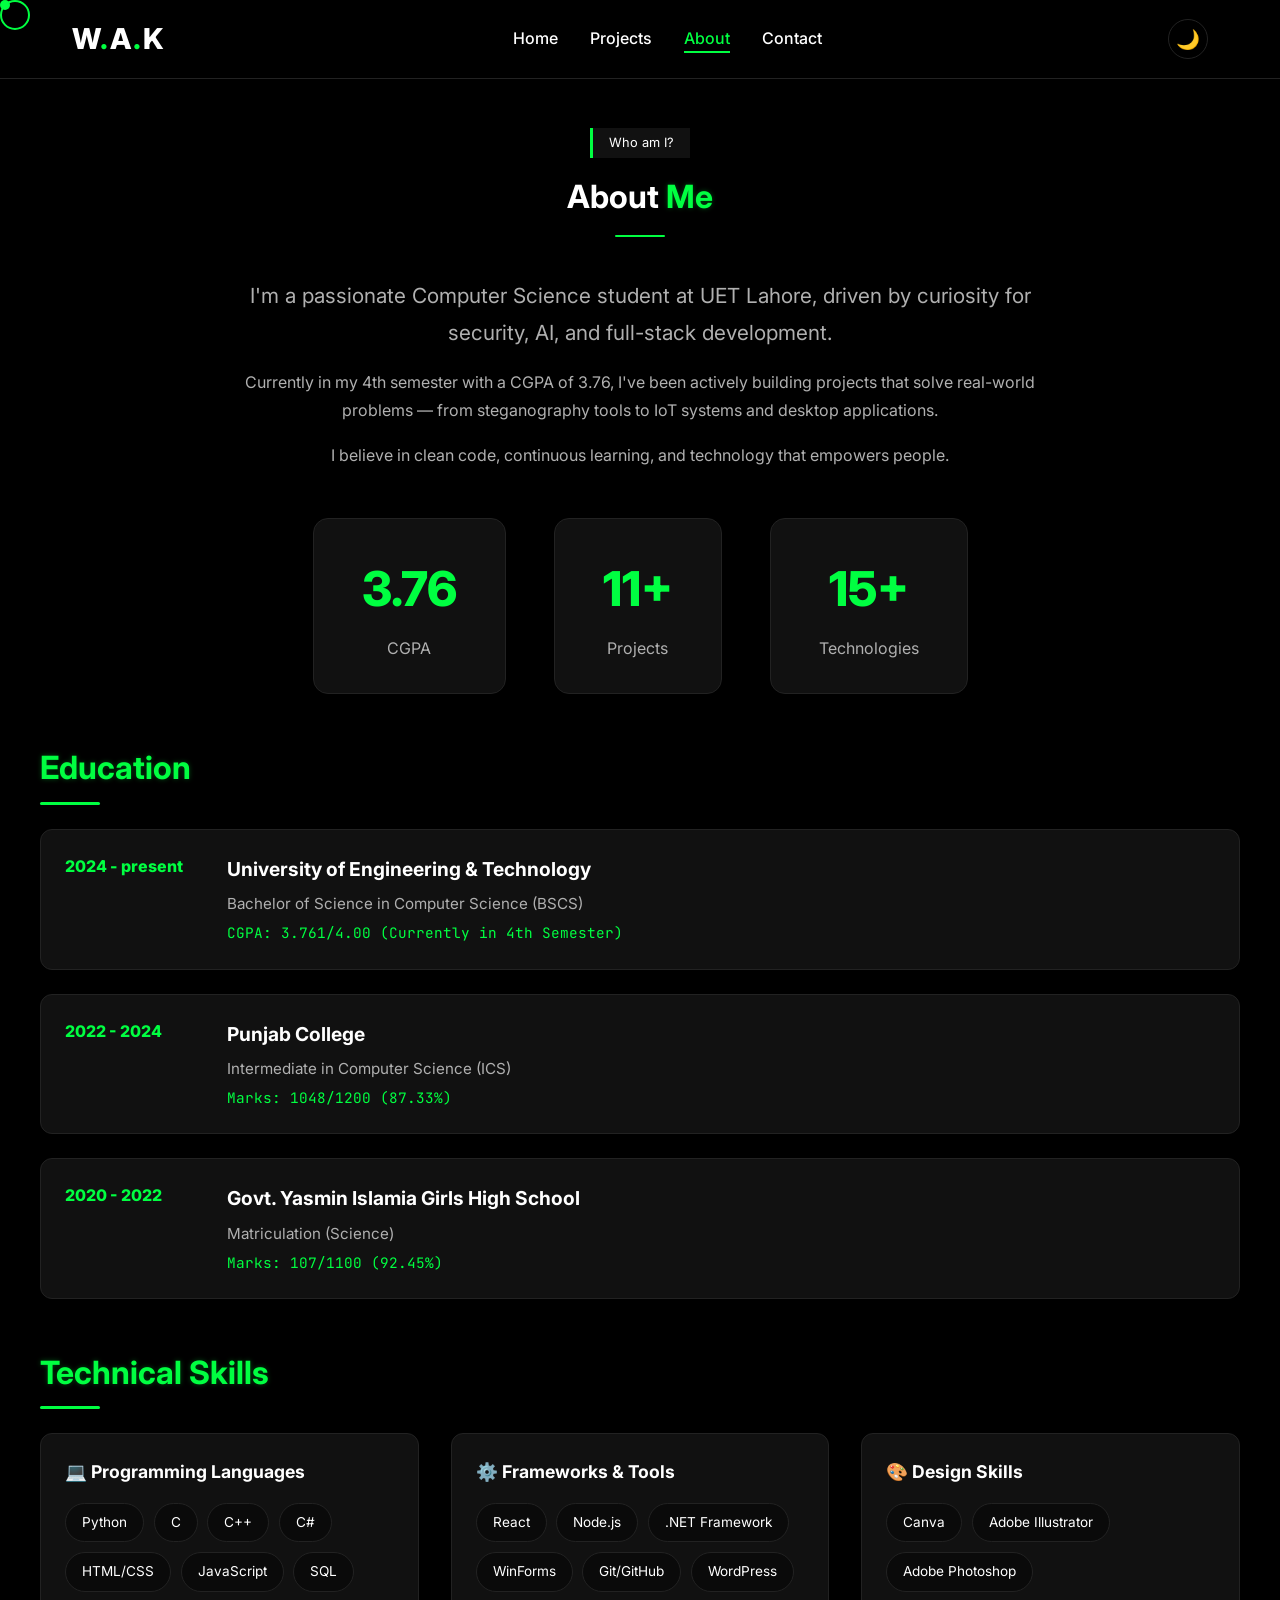
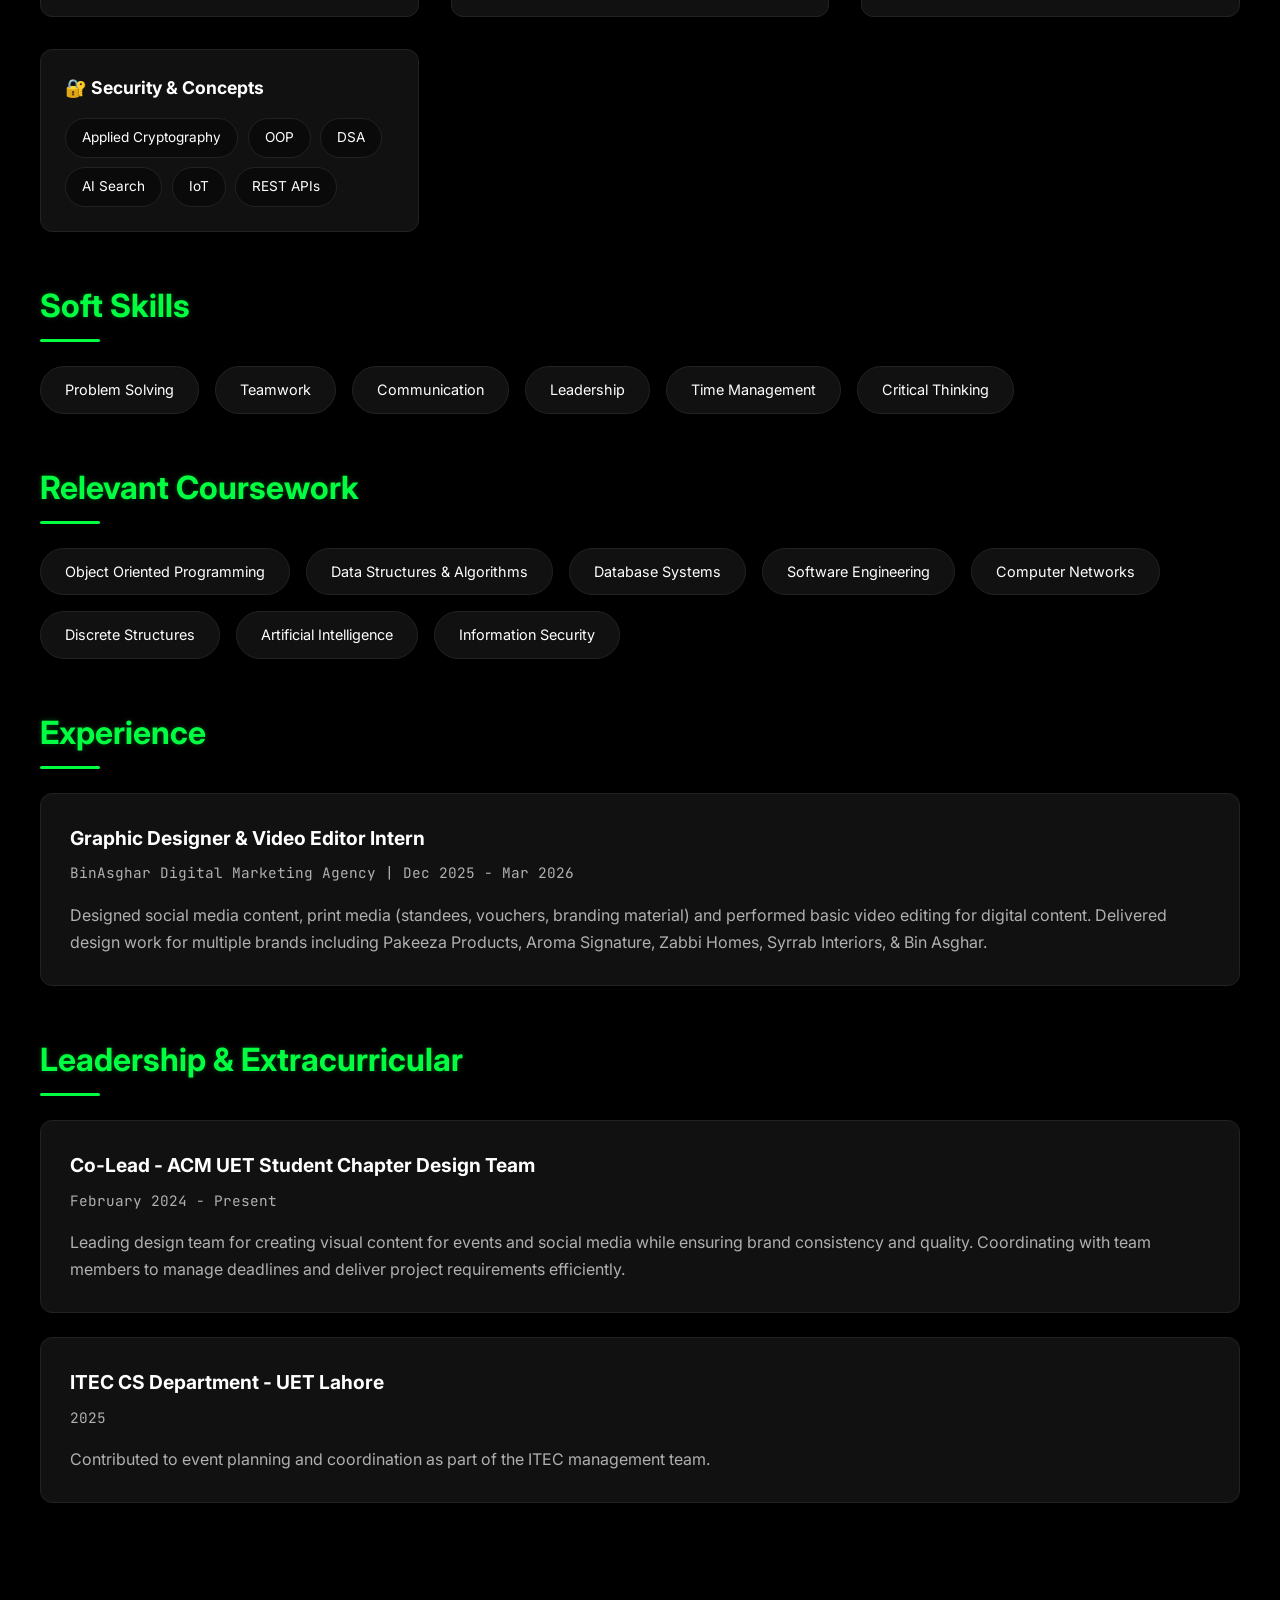
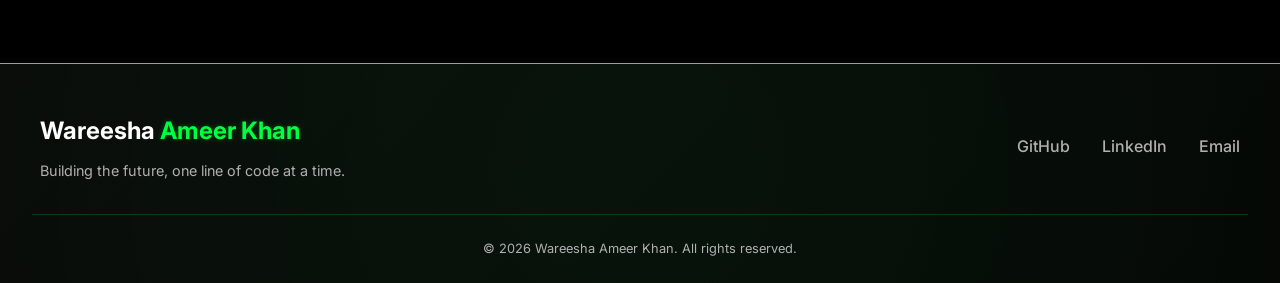
==== about.html @ f9ae8e68 "My Portfolio 2026" ====
<!DOCTYPE html>
<html lang="en">
<head>
    <meta charset="UTF-8">
    <meta name="viewport" content="width=device-width, initial-scale=1.0">
    <title>About | Wareesha Ameer Khan</title>
    <link rel="stylesheet" href="css/style.css">
    <link href="https://fonts.googleapis.com/css2?family=Inter:wght@300;400;500;600;700;800&family=JetBrains+Mono:wght@400;500&display=swap" rel="stylesheet">
</head>
<body>
    <div class="cursor"></div>
    <div class="cursor-follower"></div>
    <div class="loading-bar"></div>

    <nav class="navbar">
        <div class="nav-container">
            <div class="logo">
                <a href="index.html">W<span class="neon-dot">.</span>A<span class="neon-dot">.</span>K</a>
            </div>
            <ul class="nav-links">
                <li><a href="index.html">Home</a></li>
                <li><a href="projects.html">Projects</a></li>
                <li><a href="about.html" class="active">About</a></li>
                <li><a href="contact.html">Contact</a></li>
            </ul>
            <div class="nav-controls">
                <button class="theme-toggle" id="themeToggle">🌙</button>
                <div class="hamburger">
                    <span></span>
                    <span></span>
                    <span></span>
                </div>
            </div>
        </div>
    </nav>

    <main class="about-page">
        <div class="container">
            <div class="about-hero">
                <div class="section-header">
                    <span class="section-tag">Who am I?</span>
                    <h1>About <span class="neon-text">Me</span></h1>
                    <div class="underline"></div>
                </div>
                <div class="about-intro-box">
                    <p class="about-intro">I'm a passionate Computer Science student at UET Lahore, driven by curiosity for security, AI, and full-stack development.</p>
                    <p>Currently in my 4th semester with a CGPA of 3.76, I've been actively building projects that solve real-world problems — from steganography tools to IoT systems and desktop applications.</p>
                    <p>I believe in clean code, continuous learning, and technology that empowers people.</p>
                </div>
            </div>

            <div class="about-stats-grid">
                <div class="stat-card-large">
                    <div class="stat-number-large">3.76</div>
                    <div class="stat-label-large">CGPA</div>
                </div>
                <div class="stat-card-large">
                    <div class="stat-number-large">11+</div>
                    <div class="stat-label-large">Projects</div>
                </div>
                <div class="stat-card-large">
                    <div class="stat-number-large">15+</div>
                    <div class="stat-label-large">Technologies</div>
                </div>
            </div>

            <div class="education-section">
                <h2><span class="neon-text">Education</span></h2>
                <div class="underline left"></div>
                <div class="timeline">
                    <div class="timeline-item">
                        <div class="timeline-year">2024 - present</div>
                        <div class="timeline-content">
                            <h3>University of Engineering & Technology</h3>
                            <p class="timeline-detail">Bachelor of Science in Computer Science (BSCS)</p>
                            <p class="timeline-grade">CGPA: 3.761/4.00 (Currently in 4th Semester)</p>
                        </div>
                    </div>
                    <div class="timeline-item">
                        <div class="timeline-year">2022 - 2024</div>
                        <div class="timeline-content">
                            <h3>Punjab College</h3>
                            <p class="timeline-detail">Intermediate in Computer Science (ICS)</p>
                            <p class="timeline-grade">Marks: 1048/1200 (87.33%)</p>
                        </div>
                    </div>
                    <div class="timeline-item">
                        <div class="timeline-year">2020 - 2022</div>
                        <div class="timeline-content">
                            <h3>Govt. Yasmin Islamia Girls High School</h3>
                            <p class="timeline-detail">Matriculation (Science)</p>
                            <p class="timeline-grade">Marks: 107/1100 (92.45%)</p>
                        </div>
                    </div>
                </div>
            </div>

            <div class="skills-section">
                <h2><span class="neon-text">Technical Skills</span></h2>
                <div class="underline left"></div>
                <div class="skills-grid-about">
                    <div class="skill-category">
                        <h3>💻 Programming Languages</h3>
                        <div class="skill-tags">
                            <span>Python</span><span>C</span><span>C++</span><span>C#</span>
                            <span>HTML/CSS</span><span>JavaScript</span><span>SQL</span>
                        </div>
                    </div>
                    <div class="skill-category">
                        <h3>⚙️ Frameworks & Tools</h3>
                        <div class="skill-tags">
                            <span>React</span><span>Node.js</span><span>.NET Framework</span>
                            <span>WinForms</span><span>Git/GitHub</span><span>WordPress</span>
                        </div>
                    </div>
                    <div class="skill-category">
                        <h3>🎨 Design Skills</h3>
                        <div class="skill-tags">
                            <span>Canva</span><span>Adobe Illustrator</span><span>Adobe Photoshop</span>
                        </div>
                    </div>
                    <div class="skill-category">
                        <h3>🔐 Security & Concepts</h3>
                        <div class="skill-tags">
                            <span>Applied Cryptography</span><span>OOP</span><span>DSA</span>
                            <span>AI Search</span><span>IoT</span><span>REST APIs</span>
                        </div>
                    </div>
                </div>
            </div>

            <div class="soft-skills-section">
                <h2><span class="neon-text">Soft Skills</span></h2>
                <div class="underline left"></div>
                <div class="soft-skills-grid">
                    <span>Problem Solving</span><span>Teamwork</span><span>Communication</span>
                    <span>Leadership</span><span>Time Management</span><span>Critical Thinking</span>
                </div>
            </div>

            <div class="coursework-section">
                <h2><span class="neon-text">Relevant Coursework</span></h2>
                <div class="underline left"></div>
                <div class="coursework-grid">
                    <span>Object Oriented Programming</span><span>Data Structures & Algorithms</span>
                    <span>Database Systems</span><span>Software Engineering</span>
                    <span>Computer Networks</span><span>Discrete Structures</span>
                    <span>Artificial Intelligence</span><span>Information Security</span>
                </div>
            </div>

            <div class="experience-section">
                <h2><span class="neon-text">Experience</span></h2>
                <div class="underline left"></div>
                <div class="experience-card">
                    <h3>Graphic Designer & Video Editor Intern</h3>
                    <p class="exp-date">BinAsghar Digital Marketing Agency | Dec 2025 - Mar 2026</p>
                    <p>Designed social media content, print media (standees, vouchers, branding material) and performed basic video editing for digital content. Delivered design work for multiple brands including Pakeeza Products, Aroma Signature, Zabbi Homes, Syrrab Interiors, & Bin Asghar.</p>
                </div>
            </div>

            <div class="leadership-section">
                <h2><span class="neon-text">Leadership & Extracurricular</span></h2>
                <div class="underline left"></div>
                <div class="leadership-card">
                    <h3>Co-Lead - ACM UET Student Chapter Design Team</h3>
                    <p class="leadership-date">February 2024 - Present</p>
                    <p>Leading design team for creating visual content for events and social media while ensuring brand consistency and quality. Coordinating with team members to manage deadlines and deliver project requirements efficiently.</p>
                </div>
                <div class="leadership-card">
                    <h3>ITEC CS Department - UET Lahore</h3>
                    <p class="leadership-date">2025</p>
                    <p>Contributed to event planning and coordination as part of the ITEC management team.</p>
                </div>
            </div>
        </div>
    </main>

    <footer class="footer-neon">
        <div class="footer-neon-content">
            <div class="footer-brand">
                <h2>Wareesha <span class="neon-text">Ameer Khan</span></h2>
                <p>Building the future, one line of code at a time.</p>
            </div>
            <div class="footer-neon-links">
                <a href="https://github.com/WareeshaAmeerKhan" target="_blank" class="neon-link">GitHub</a>
                <a href="https://www.linkedin.com/in/wareeshaameerkhan/" class="neon-link">LinkedIn</a>
                <a href="mailto:wareeshaameerkhan@gmail.com" class="neon-link">Email</a>
            </div>
        </div>
        <div class="footer-neon-bottom">
            <p>© 2026 Wareesha Ameer Khan. All rights reserved.</p>
        </div>
        <div class="footer-glow"></div>
    </footer>

    <script src="js/main.js"></script>
</body>
</html>
---- css/style.css ----
:root {
    --bg-primary: #000000;
    --bg-surface: #0A0A0A;
    --bg-elevated: #111111;
    --text-primary: #FFFFFF;
    --text-secondary: #B0B0B0;
    --accent-primary: #00FF41;
    --accent-secondary: #008F1C;
    --border-color: #222222;
    --card-bg: #0A0A0A;
    --shadow: 0 10px 30px -15px rgba(0, 255, 65, 0.1);
}

.light-mode {
    --bg-primary: #F5F5F5;
    --bg-surface: #FFFFFF;
    --bg-elevated: #FAFAFA;
    --text-primary: #111111;
    --text-secondary: #555555;
    --accent-primary: #008F1C;
    --accent-secondary: #00FF41;
    --border-color: #DDDDDD;
    --card-bg: #FFFFFF;
    --shadow: 0 10px 30px -15px rgba(0, 0, 0, 0.1);
}

* {
    margin: 0;
    padding: 0;
    box-sizing: border-box;
}

html {
    scroll-behavior: smooth;
    scroll-padding-top: 80px;
}

body {
    font-family: 'Inter', sans-serif;
    background: var(--bg-primary);
    color: var(--text-primary);
    line-height: 1.6;
    transition: background 0.3s ease, color 0.3s ease;
    cursor: none;
    overflow-x: hidden;
}

/* Custom Cursor */
.cursor {
    width: 10px;
    height: 10px;
    background: var(--accent-primary);
    border-radius: 50%;
    position: fixed;
    pointer-events: none;
    z-index: 9999;
    transition: transform 0.1s ease;
}

.cursor-follower {
    width: 30px;
    height: 30px;
    border: 2px solid var(--accent-primary);
    border-radius: 50%;
    position: fixed;
    pointer-events: none;
    z-index: 9998;
    transition: 0.15s ease;
}

/* Loading Bar */
.loading-bar {
    position: fixed;
    top: 0;
    left: 0;
    width: 0%;
    height: 3px;
    background: var(--accent-primary);
    z-index: 10000;
    transition: width 0.3s ease;
}

/* Navbar */
.navbar {
    position: fixed;
    top: 0;
    width: 100%;
    background: rgba(0, 0, 0, 0.95);
    backdrop-filter: blur(10px);
    z-index: 1000;
    border-bottom: 1px solid var(--border-color);
    transition: all 0.3s ease;
}

.light-mode .navbar {
    background: rgba(245, 245, 245, 0.95);
}

.nav-container {
    max-width: 1200px;
    margin: 0 auto;
    padding: 1rem 2rem;
    display: flex;
    justify-content: space-between;
    align-items: center;
}

.logo a {
    font-size: 1.8rem;
    font-weight: 800;
    color: var(--text-primary);
    text-decoration: none;
    letter-spacing: 2px;
}

.neon-dot {
    color: var(--accent-primary);
}

.nav-links {
    display: flex;
    gap: 2rem;
    list-style: none;
}

.nav-links a {
    color: var(--text-primary);
    text-decoration: none;
    font-weight: 500;
    transition: color 0.3s ease;
    position: relative;
}

.nav-links a::after {
    content: '';
    position: absolute;
    bottom: -5px;
    left: 0;
    width: 0%;
    height: 2px;
    background: var(--accent-primary);
    transition: width 0.3s ease;
}

.nav-links a:hover::after,
.nav-links a.active::after {
    width: 100%;
}

.nav-links a:hover,
.nav-links a.active {
    color: var(--accent-primary);
}

.nav-controls {
    display: flex;
    gap: 1rem;
    align-items: center;
}

.theme-toggle {
    background: transparent;
    border: 1px solid var(--border-color);
    border-radius: 50%;
    width: 40px;
    height: 40px;
    cursor: pointer;
    font-size: 1.2rem;
    transition: all 0.3s ease;
    color: var(--text-primary);
}

.theme-toggle:hover {
    border-color: var(--accent-primary);
    transform: scale(1.1);
}

.hamburger {
    display: none;
    flex-direction: column;
    gap: 5px;
    cursor: pointer;
}

.hamburger span {
    width: 25px;
    height: 2px;
    background: var(--text-primary);
    transition: 0.3s ease;
}

/* Hero Section */
.hero {
    min-height: 100vh;
    display: flex;
    flex-direction: column;
    justify-content: center;
    align-items: center;
    padding: 6rem 2rem 4rem;
    position: relative;
    overflow: hidden;
}

.hero::before {
    content: '';
    position: absolute;
    top: 0;
    left: 0;
    right: 0;
    bottom: 0;
    background: radial-gradient(circle at 50% 50%, rgba(0, 255, 65, 0.05) 0%, transparent 70%);
    pointer-events: none;
}

.hero-content {
    text-align: center;
    max-width: 800px;
    z-index: 1;
}

.hero-badge {
    display: inline-block;
    padding: 0.5rem 1rem;
    background: var(--bg-elevated);
    border: 1px solid var(--accent-primary);
    border-radius: 50px;
    font-size: 0.9rem;
    margin-bottom: 2rem;
    color: var(--accent-primary);
}

.neon-name {
    font-size: 4rem;
    margin-bottom: 1rem;
    letter-spacing: -2px;
    color: var(--text-primary);
    text-shadow: 0 0 5px var(--accent-primary), 0 0 10px var(--accent-primary);
    animation: neonPulse 2s ease-in-out infinite;
}

@keyframes neonPulse {
    0%, 100% {
        text-shadow: 0 0 5px var(--accent-primary), 0 0 10px var(--accent-primary);
    }
    50% {
        text-shadow: 0 0 10px var(--accent-primary), 0 0 20px var(--accent-primary), 0 0 30px var(--accent-primary);
    }
}

.typed-wrapper {
    font-size: 1.5rem;
    margin-bottom: 1rem;
    font-family: 'JetBrains Mono', monospace;
}

.typed-text {
    color: var(--accent-primary);
}

.cursor-blink {
    animation: blink 1s infinite;
}

@keyframes blink {
    0%, 50% { opacity: 1; }
    51%, 100% { opacity: 0; }
}

.hero-desc {
    font-size: 1.2rem;
    color: var(--text-secondary);
    margin-bottom: 2rem;
}

.hero-buttons {
    display: flex;
    gap: 1rem;
    justify-content: center;
}

.btn {
    padding: 0.8rem 2rem;
    border-radius: 50px;
    text-decoration: none;
    font-weight: 600;
    transition: all 0.3s ease;
    display: inline-block;
    cursor: pointer;
    border: none;
    font-family: inherit;
}

.btn-primary {
    background: var(--accent-primary);
    color: #000000;
    border: 2px solid var(--accent-primary);
}

.btn-primary:hover {
    transform: translateY(-3px);
    box-shadow: 0 0 20px var(--accent-primary);
}

.btn-outline {
    border: 2px solid var(--accent-primary);
    color: var(--accent-primary);
    background: transparent;
}

.btn-outline:hover {
    background: var(--accent-primary);
    color: #000000;
    transform: translateY(-3px);
}

.hero-stats {
    display: flex;
    gap: 3rem;
    margin-top: 4rem;
    z-index: 1;
}

.stat {
    text-align: center;
}

.stat-number {
    font-size: 2.5rem;
    font-weight: 800;
    color: var(--accent-primary);
    display: block;
}

.stat-label {
    color: var(--text-secondary);
    font-size: 0.9rem;
}

/* Section Header */
.section-header {
    text-align: center;
    margin-bottom: 2.5rem;
}

.section-tag {
    display: inline-block;
    padding: 0.3rem 1rem;
    background: var(--bg-elevated);
    border-left: 3px solid var(--accent-primary);
    font-size: 0.8rem;
    margin-bottom: 0.8rem;
}

.section-header h1,
.section-header h2 {
    font-size: 2rem;
    margin-bottom: 0.3rem;
}

.underline {
    width: 50px;
    height: 2px;
    background: var(--accent-primary);
    margin: 0.8rem auto 0;
    border-radius: 3px;
}

.underline.left {
    margin: 0.5rem 0 1.5rem 0;
    width: 60px;
    height: 3px;
    background: var(--accent-primary);
    border-radius: 3px;
}

.neon-text {
    color: var(--accent-primary);
    text-shadow: 0 0 5px rgba(0, 255, 65, 0.3);
}

/* Section Separators */
.featured {
    padding: 4rem 2rem;
    min-height: auto;
    background: var(--bg-primary);
}

.about-preview {
    padding: 5rem 2rem;
    background: var(--bg-elevated);
    min-height: auto;
    border-top: 1px solid var(--border-color);
    border-bottom: 1px solid var(--border-color);
}

/* Skills Preview - 2x2 Grid Layout */
.skills-preview {
    padding: 5rem 2rem;
    background: var(--bg-primary);
    min-height: 550px;
    border-bottom: 1px solid var(--border-color);
}

.skills-showcase {
    display: grid;
    grid-template-columns: repeat(2, 1fr);
    gap: 2rem;
    max-width: 900px;
    margin: 0 auto;
}

.skill-group {
    background: var(--bg-elevated);
    padding: 1.5rem;
    border-radius: 12px;
    border: 1px solid var(--border-color);
    transition: all 0.3s ease;
    opacity: 0;
    transform: translateY(30px);
    transition: opacity 0.6s ease, transform 0.6s ease;
}

.skill-group.reveal-active {
    opacity: 1;
    transform: translateY(0);
}

.skill-group:hover {
    border-color: var(--accent-primary);
    transform: translateY(-5px);
}

.skill-group h3 {
    margin-bottom: 1rem;
    color: var(--accent-primary);
    font-size: 1.1rem;
    border-left: 3px solid var(--accent-primary);
    padding-left: 0.8rem;
}

.skill-pills {
    display: flex;
    flex-wrap: wrap;
    gap: 0.6rem;
}

.skill-pills span {
    background: var(--bg-surface);
    padding: 0.5rem 1rem;
    border-radius: 50px;
    font-size: 0.85rem;
    border: 1px solid var(--border-color);
    transition: all 0.3s ease;
}

.skill-pills span:hover {
    border-color: var(--accent-primary);
    transform: translateY(-2px);
}

/* Experience Preview */
.experience-preview {
    padding: 5rem 2rem;
    background: var(--bg-elevated);
    min-height: auto;
    margin-top: 0;
}

.exp-preview-grid {
    display: grid;
    grid-template-columns: repeat(auto-fit, minmax(280px, 1fr));
    gap: 1.5rem;
}

.exp-card {
    background: var(--bg-surface);
    padding: 1.2rem;
    border-radius: 10px;
    border: 1px solid var(--border-color);
    transition: all 0.3s ease;
    opacity: 0;
    transform: translateY(30px);
    transition: opacity 0.6s ease, transform 0.6s ease;
}

.exp-card.reveal-active {
    opacity: 1;
    transform: translateY(0);
}

.exp-card:hover {
    border-color: var(--accent-primary);
    transform: translateY(-5px);
}

.exp-card h3 {
    margin-bottom: 0.3rem;
    font-size: 1.1rem;
}

.exp-company {
    color: var(--accent-primary);
    font-size: 0.85rem;
    margin-bottom: 0.8rem;
}

.exp-card p {
    font-size: 0.9rem;
    color: var(--text-secondary);
}

/* Projects Grid */
.projects-grid {
    display: grid;
    grid-template-columns: repeat(auto-fit, minmax(300px, 1fr));
    gap: 1.5rem;
    margin-top: 2rem;
}

.project-card {
    perspective: 1000px;
    height: 300px;
}

.card-inner {
    position: relative;
    width: 100%;
    height: 100%;
    transition: transform 0.6s;
    transform-style: preserve-3d;
}

.project-card:hover .card-inner {
    transform: rotateY(8deg) rotateX(4deg);
}

.card-front {
    position: absolute;
    width: 100%;
    height: 100%;
    background: var(--card-bg);
    border: 1px solid var(--border-color);
    border-radius: 12px;
    padding: 1.2rem;
    display: flex;
    flex-direction: column;
    backface-visibility: hidden;
    transition: all 0.3s ease;
}

.project-card:hover .card-front {
    border-color: var(--accent-primary);
    box-shadow: 0 0 20px rgba(0, 255, 65, 0.2);
    transform: translateY(-5px);
}

.card-icon {
    font-size: 2rem;
    margin-bottom: 0.8rem;
}

.project-card h3 {
    font-size: 1.2rem;
    margin-bottom: 0.4rem;
}

.card-tech {
    font-family: 'JetBrains Mono', monospace;
    font-size: 0.65rem;
    color: var(--accent-primary);
    margin-bottom: 0.6rem;
}

.card-desc {
    color: var(--text-secondary);
    font-size: 0.85rem;
    margin-bottom: 0.8rem;
    flex-grow: 1;
    line-height: 1.4;
}

.btn-details {
    background: transparent;
    border: none;
    color: var(--accent-primary);
    font-weight: 600;
    cursor: pointer;
    transition: all 0.3s ease;
    text-align: left;
    font-size: 0.85rem;
    padding: 0.3rem 0;
    margin-top: auto;
}

.btn-details:hover {
    transform: translateX(5px);
}

.view-all {
    text-align: center;
    margin-top: 2rem;
}

/* About Preview Content */
.about-intro-preview {
    font-size: 1.1rem;
    color: var(--accent-primary);
    margin-bottom: 1rem;
    line-height: 1.6;
}

.about-preview-content p {
    margin-bottom: 0.8rem;
    color: var(--text-secondary);
    line-height: 1.6;
}

.about-preview-grid {
    display: grid;
    grid-template-columns: 1fr auto;
    gap: 2rem;
    align-items: center;
}

.about-preview-stats {
    display: flex;
    gap: 2rem;
}

.stat-circle {
    text-align: center;
    opacity: 0;
    transform: translateY(30px);
    transition: opacity 0.6s ease, transform 0.6s ease;
}

.stat-circle.reveal-active {
    opacity: 1;
    transform: translateY(0);
}

.circle-value {
    font-size: 2rem;
    font-weight: 800;
    color: var(--accent-primary);
}

.circle-label {
    color: var(--text-secondary);
    font-size: 0.85rem;
}

/* Skills Marquee - Inside Experience Section */
.experience-preview .skills-marquee {
    overflow: hidden;
    padding: 1.5rem 0;
    background: rgba(0, 255, 65, 0.05);
    white-space: nowrap;
    position: relative;
    margin-top: 2rem;
    border-radius: 10px;
    border: 1px solid rgba(0, 255, 65, 0.1);
}

.marquee-content {
    display: inline-block;
    animation: marquee 20s linear infinite;
    font-family: 'JetBrains Mono', monospace;
    color: var(--accent-primary);
    font-size: 0.9rem;
}

.marquee-content span {
    margin: 0 1rem;
}

@keyframes marquee {
    0% { transform: translateX(0); }
    100% { transform: translateX(-100%); }
}

/* Neon Footer */
.footer-neon {
    position: relative;
    background: linear-gradient(135deg, #0a0a0a 0%, #050505 100%);
    padding: 3rem 2rem 1.5rem;
    margin-top: 3rem;
    border-top: 1px solid var(--accent-primary);
    overflow: hidden;
}

.footer-glow {
    position: absolute;
    top: -50%;
    left: -50%;
    width: 200%;
    height: 200%;
    background: radial-gradient(circle, rgba(0, 255, 65, 0.05) 0%, transparent 70%);
    animation: footerPulse 4s ease-in-out infinite;
}

@keyframes footerPulse {
    0%, 100% { opacity: 0.3; }
    50% { opacity: 0.6; }
}

.footer-neon-content {
    position: relative;
    z-index: 1;
    max-width: 1200px;
    margin: 0 auto;
    display: flex;
    justify-content: space-between;
    align-items: center;
    flex-wrap: wrap;
    gap: 2rem;
    margin-bottom: 2rem;
}

.footer-brand h2 {
    font-size: 1.5rem;
    margin-bottom: 0.5rem;
}

.footer-brand p {
    color: var(--text-secondary);
    font-size: 0.9rem;
}

.footer-neon-links {
    display: flex;
    gap: 2rem;
}

.neon-link {
    color: var(--text-secondary);
    text-decoration: none;
    font-weight: 500;
    transition: all 0.3s ease;
    position: relative;
}

.neon-link::before {
    content: '';
    position: absolute;
    bottom: -5px;
    left: 0;
    width: 0%;
    height: 2px;
    background: var(--accent-primary);
    transition: width 0.3s ease;
    box-shadow: 0 0 5px var(--accent-primary);
}

.neon-link:hover {
    color: var(--accent-primary);
}

.neon-link:hover::before {
    width: 100%;
}

.footer-neon-bottom {
    position: relative;
    z-index: 1;
    text-align: center;
    padding-top: 1.5rem;
    border-top: 1px solid rgba(0, 255, 65, 0.2);
    color: var(--text-secondary);
    font-size: 0.8rem;
}

/* Hide footer links on contact page */
body.contact-page-body .footer-neon-links {
    display: none;
}

body.contact-page-body .footer-brand {
    text-align: center;
    width: 100%;
}

/* Modal */
.modal {
    display: none;
    position: fixed;
    top: 0;
    left: 0;
    width: 100%;
    height: 100%;
    background: rgba(0, 0, 0, 0.95);
    z-index: 2000;
    justify-content: center;
    align-items: center;
    backdrop-filter: blur(5px);
}

.modal-content {
    background: var(--bg-surface);
    border: 1px solid var(--accent-primary);
    border-radius: 15px;
    max-width: 500px;
    width: 90%;
    position: relative;
    animation: modalSlideIn 0.3s ease;
}

@keyframes modalSlideIn {
    from {
        transform: translateY(-50px);
        opacity: 0;
    }
    to {
        transform: translateY(0);
        opacity: 1;
    }
}

.modal-close {
    position: absolute;
    top: 1rem;
    right: 1.5rem;
    font-size: 2rem;
    cursor: pointer;
    color: var(--text-secondary);
    transition: color 0.3s ease;
}

.modal-close:hover {
    color: var(--accent-primary);
}

.modal-body {
    padding: 2rem;
}

.modal-body h2 {
    margin-bottom: 1rem;
}

.modal-tech {
    display: flex;
    flex-wrap: wrap;
    gap: 0.5rem;
    margin-bottom: 1rem;
}

.modal-tech span {
    background: var(--bg-elevated);
    padding: 0.3rem 0.8rem;
    border-radius: 50px;
    font-size: 0.8rem;
    font-family: 'JetBrains Mono', monospace;
    border: 1px solid var(--accent-primary);
}

.modal-role {
    margin: 1rem 0;
    padding: 1rem;
    background: var(--bg-elevated);
    border-left: 3px solid var(--accent-primary);
}

/* Projects Page */
.projects-page {
    padding: 8rem 2rem 4rem;
    min-height: 70vh;
}

/* Contact Page */
.contact-page {
    padding: 8rem 2rem 4rem;
    min-height: 70vh;
}

.contact-wrapper {
    max-width: 600px;
    margin: 0 auto;
}

.contact-header {
    text-align: center;
    margin-bottom: 3rem;
}

.linktree {
    display: flex;
    flex-direction: column;
    gap: 1rem;
}

.linktree-item {
    display: flex;
    align-items: center;
    gap: 1rem;
    padding: 1.5rem;
    background: var(--bg-elevated);
    border: 1px solid var(--border-color);
    border-radius: 10px;
    text-decoration: none;
    color: var(--text-primary);
    transition: all 0.3s ease;
}

.linktree-item:hover {
    border-color: var(--accent-primary);
    transform: translateX(10px);
    box-shadow: 0 5px 20px rgba(0, 255, 65, 0.1);
}

.linktree-icon {
    font-size: 2rem;
}

.linktree-info {
    flex: 1;
}

.linktree-info h3 {
    margin-bottom: 0.2rem;
}

.linktree-info p {
    color: var(--text-secondary);
    font-size: 0.85rem;
}

.linktree-arrow {
    font-size: 1.5rem;
    color: var(--accent-primary);
}

/* About Page Styles */
.about-page {
    padding: 8rem 2rem 4rem;
}

.about-hero {
    margin-bottom: 3rem;
}

.about-intro-box {
    max-width: 800px;
    margin: 2rem auto 0;
    text-align: center;
}

.about-intro {
    font-size: 1.3rem;
    color: var(--accent-primary);
    margin-bottom: 1.5rem;
    line-height: 1.8;
}

.about-intro-box p {
    margin-bottom: 1rem;
    color: var(--text-secondary);
    line-height: 1.8;
}

.about-stats-grid {
    display: flex;
    justify-content: center;
    gap: 3rem;
    margin: 3rem 0;
    flex-wrap: wrap;
}

.stat-card-large {
    background: var(--bg-elevated);
    border: 1px solid var(--border-color);
    border-radius: 15px;
    padding: 2rem 3rem;
    text-align: center;
    transition: all 0.3s ease;
    min-width: 150px;
    opacity: 0;
    transform: translateY(30px);
    transition: opacity 0.6s ease, transform 0.6s ease;
}

.stat-card-large.reveal-active {
    opacity: 1;
    transform: translateY(0);
}

.stat-card-large:hover {
    border-color: var(--accent-primary);
    transform: translateY(-5px);
}

.stat-number-large {
    font-size: 3rem;
    font-weight: 800;
    color: var(--accent-primary);
}

.stat-label-large {
    color: var(--text-secondary);
    margin-top: 0.5rem;
    font-size: 1rem;
}

.education-section,
.skills-section,
.soft-skills-section,
.coursework-section,
.experience-section,
.leadership-section {
    margin: 3rem 0;
}

.education-section h2,
.skills-section h2,
.soft-skills-section h2,
.coursework-section h2,
.experience-section h2,
.leadership-section h2 {
    font-size: 2rem;
    margin-bottom: 0.5rem;
}

.timeline {
    margin: 1rem 0;
}

.timeline-item {
    display: flex;
    gap: 2rem;
    margin-bottom: 1.5rem;
    padding: 1.5rem;
    background: var(--bg-elevated);
    border-radius: 12px;
    border: 1px solid var(--border-color);
    transition: all 0.3s ease;
    opacity: 0;
    transform: translateY(30px);
    transition: opacity 0.6s ease, transform 0.6s ease;
}

.timeline-item.reveal-active {
    opacity: 1;
    transform: translateY(0);
}

.timeline-item:hover {
    border-color: var(--accent-primary);
    transform: translateX(10px);
}

.timeline-year {
    font-weight: 800;
    color: var(--accent-primary);
    min-width: 130px;
    font-size: 1rem;
}

.timeline-content h3 {
    margin-bottom: 0.5rem;
    font-size: 1.2rem;
}

.timeline-detail {
    color: var(--text-secondary);
    font-size: 0.95rem;
    margin-bottom: 0.3rem;
}

.timeline-grade {
    color: var(--accent-primary);
    font-size: 0.9rem;
    font-family: 'JetBrains Mono', monospace;
}

.skills-grid-about {
    display: grid;
    grid-template-columns: repeat(auto-fit, minmax(280px, 1fr));
    gap: 2rem;
    margin: 1rem 0;
}

.skill-category {
    background: var(--bg-elevated);
    padding: 1.5rem;
    border-radius: 12px;
    border: 1px solid var(--border-color);
    transition: all 0.3s ease;
    opacity: 0;
    transform: translateY(30px);
    transition: opacity 0.6s ease, transform 0.6s ease;
}

.skill-category.reveal-active {
    opacity: 1;
    transform: translateY(0);
}

.skill-category:hover {
    border-color: var(--accent-primary);
    transform: translateY(-5px);
}

.skill-category h3 {
    margin-bottom: 1rem;
    font-size: 1.1rem;
}

.skill-tags {
    display: flex;
    flex-wrap: wrap;
    gap: 0.6rem;
}

.skill-tags span {
    background: var(--bg-surface);
    padding: 0.5rem 1rem;
    border-radius: 50px;
    font-size: 0.85rem;
    border: 1px solid var(--border-color);
    transition: all 0.3s ease;
}

.skill-tags span:hover {
    border-color: var(--accent-primary);
    transform: translateY(-2px);
}

.soft-skills-grid,
.coursework-grid {
    display: flex;
    flex-wrap: wrap;
    gap: 1rem;
    margin: 1rem 0;
}

.soft-skills-grid span,
.coursework-grid span {
    background: var(--bg-elevated);
    padding: 0.7rem 1.5rem;
    border-radius: 50px;
    font-size: 0.9rem;
    border: 1px solid var(--border-color);
    transition: all 0.3s ease;
    opacity: 0;
    transform: translateY(30px);
    transition: opacity 0.6s ease, transform 0.6s ease;
}

.soft-skills-grid span.reveal-active,
.coursework-grid span.reveal-active {
    opacity: 1;
    transform: translateY(0);
}

.soft-skills-grid span:hover,
.coursework-grid span:hover {
    border-color: var(--accent-primary);
    transform: translateY(-3px);
}

.experience-card,
.leadership-card {
    background: var(--bg-elevated);
    padding: 1.8rem;
    border-radius: 12px;
    margin-bottom: 1.5rem;
    border: 1px solid var(--border-color);
    transition: all 0.3s ease;
    opacity: 0;
    transform: translateY(30px);
    transition: opacity 0.6s ease, transform 0.6s ease;
}

.experience-card.reveal-active,
.leadership-card.reveal-active {
    opacity: 1;
    transform: translateY(0);
}

.experience-card:hover,
.leadership-card:hover {
    border-color: var(--accent-primary);
    transform: translateX(10px);
}

.experience-card h3,
.leadership-card h3 {
    margin-bottom: 0.5rem;
    font-size: 1.2rem;
}

.exp-date,
.leadership-date {
    color: var(--accent-primary);
    font-size: 0.9rem;
    margin-bottom: 1rem;
    font-family: 'JetBrains Mono', monospace;
}

.experience-card p,
.leadership-card p {
    color: var(--text-secondary);
    line-height: 1.7;
}

/* Staggered delays for about page */
.timeline-item:nth-child(1) { transition-delay: 0.1s; }
.timeline-item:nth-child(2) { transition-delay: 0.2s; }
.timeline-item:nth-child(3) { transition-delay: 0.3s; }
.skill-category:nth-child(1) { transition-delay: 0.1s; }
.skill-category:nth-child(2) { transition-delay: 0.2s; }
.skill-category:nth-child(3) { transition-delay: 0.3s; }
.skill-category:nth-child(4) { transition-delay: 0.4s; }
.stat-card-large:nth-child(1) { transition-delay: 0.1s; }
.stat-card-large:nth-child(2) { transition-delay: 0.2s; }
.stat-card-large:nth-child(3) { transition-delay: 0.3s; }
.experience-card:nth-child(1) { transition-delay: 0.1s; }
.leadership-card:nth-child(1) { transition-delay: 0.1s; }
.leadership-card:nth-child(2) { transition-delay: 0.2s; }

/* Page Transitions */
body {
    animation: pageFadeIn 0.5s ease;
}

.page-transition-out {
    animation: pageFadeOut 0.3s ease forwards;
}

@keyframes pageFadeIn {
    from {
        opacity: 0;
        transform: translateY(20px);
    }
    to {
        opacity: 1;
        transform: translateY(0);
    }
}

@keyframes pageFadeOut {
    from {
        opacity: 1;
        transform: translateY(0);
    }
    to {
        opacity: 0;
        transform: translateY(-20px);
    }
}

/* Container */
.container {
    max-width: 1200px;
    margin: 0 auto;
}

/* Responsive */
@media (max-width: 768px) {
    .hamburger {
        display: flex;
    }
    
    .nav-links {
        position: fixed;
        top: 70px;
        left: -100%;
        width: 100%;
        height: calc(100vh - 70px);
        background: var(--bg-primary);
        flex-direction: column;
        align-items: center;
        justify-content: center;
        transition: left 0.3s ease;
        gap: 2rem;
    }
    
    .nav-links.active {
        left: 0;
    }
    
    .neon-name {
        font-size: 2rem;
    }
    
    .hero h1 {
        font-size: 2.5rem;
    }
    
    .projects-grid {
        grid-template-columns: 1fr;
    }
    
    .about-preview-grid {
        grid-template-columns: 1fr;
        text-align: center;
    }
    
    .about-preview-stats {
        justify-content: center;
    }
    
    .footer-neon-content {
        flex-direction: column;
        text-align: center;
    }
    
    .hero-stats {
        flex-direction: column;
        gap: 1rem;
    }
    
    .timeline-item {
        flex-direction: column;
        gap: 0.5rem;
    }
    
    .timeline-year {
        min-width: auto;
    }
    
    .about-stats-grid {
        gap: 1rem;
    }
    
    .stat-card-large {
        padding: 1rem 1.5rem;
        min-width: 100px;
    }
    
    .stat-number-large {
        font-size: 2rem;
    }
    
    .skills-showcase {
        grid-template-columns: 1fr;
        gap: 1.5rem;
    }
    
    .skills-preview {
        padding: 3rem 1.5rem;
        min-height: auto;
    }
    
    .exp-preview-grid {
        grid-template-columns: 1fr;
    }
    
    .featured,
    .about-preview,
    .skills-preview,
    .experience-preview {
        padding: 3rem 1.5rem;
    }
    
    .project-card {
        height: 280px;
    }
}
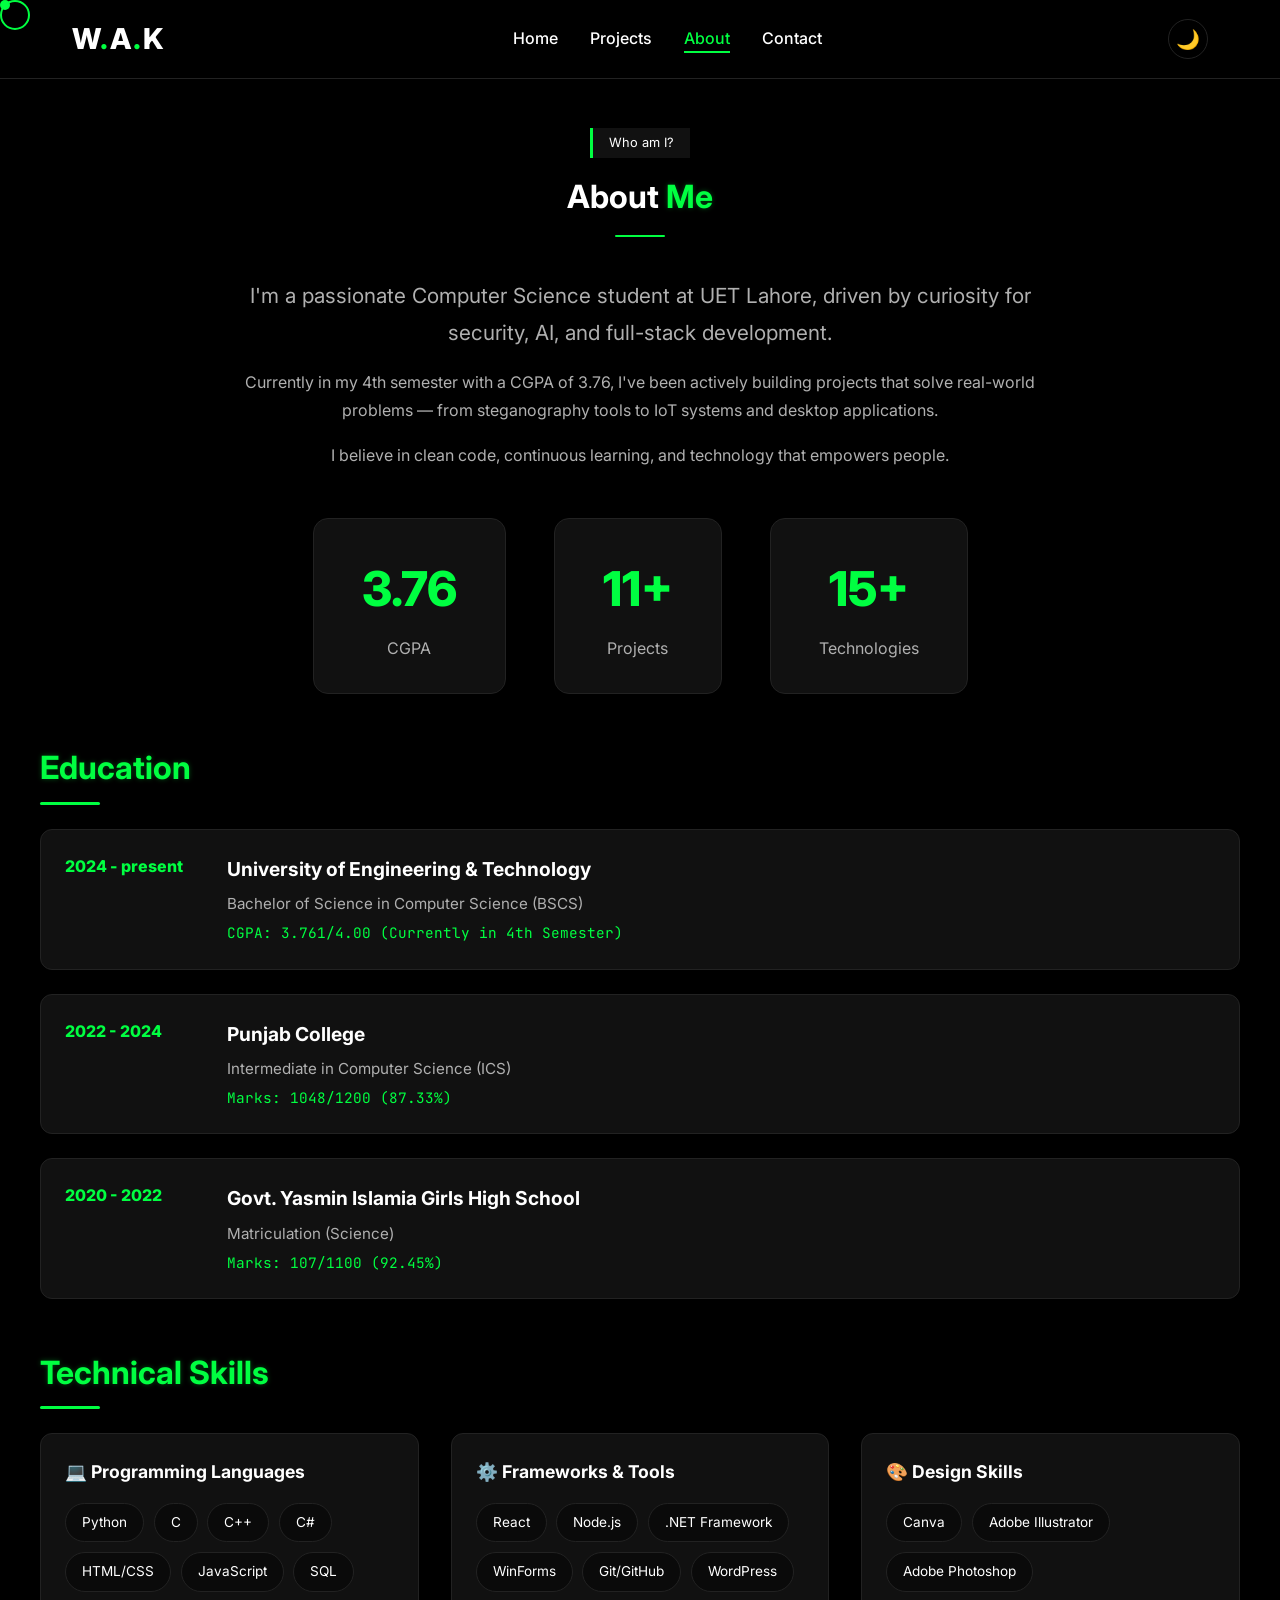
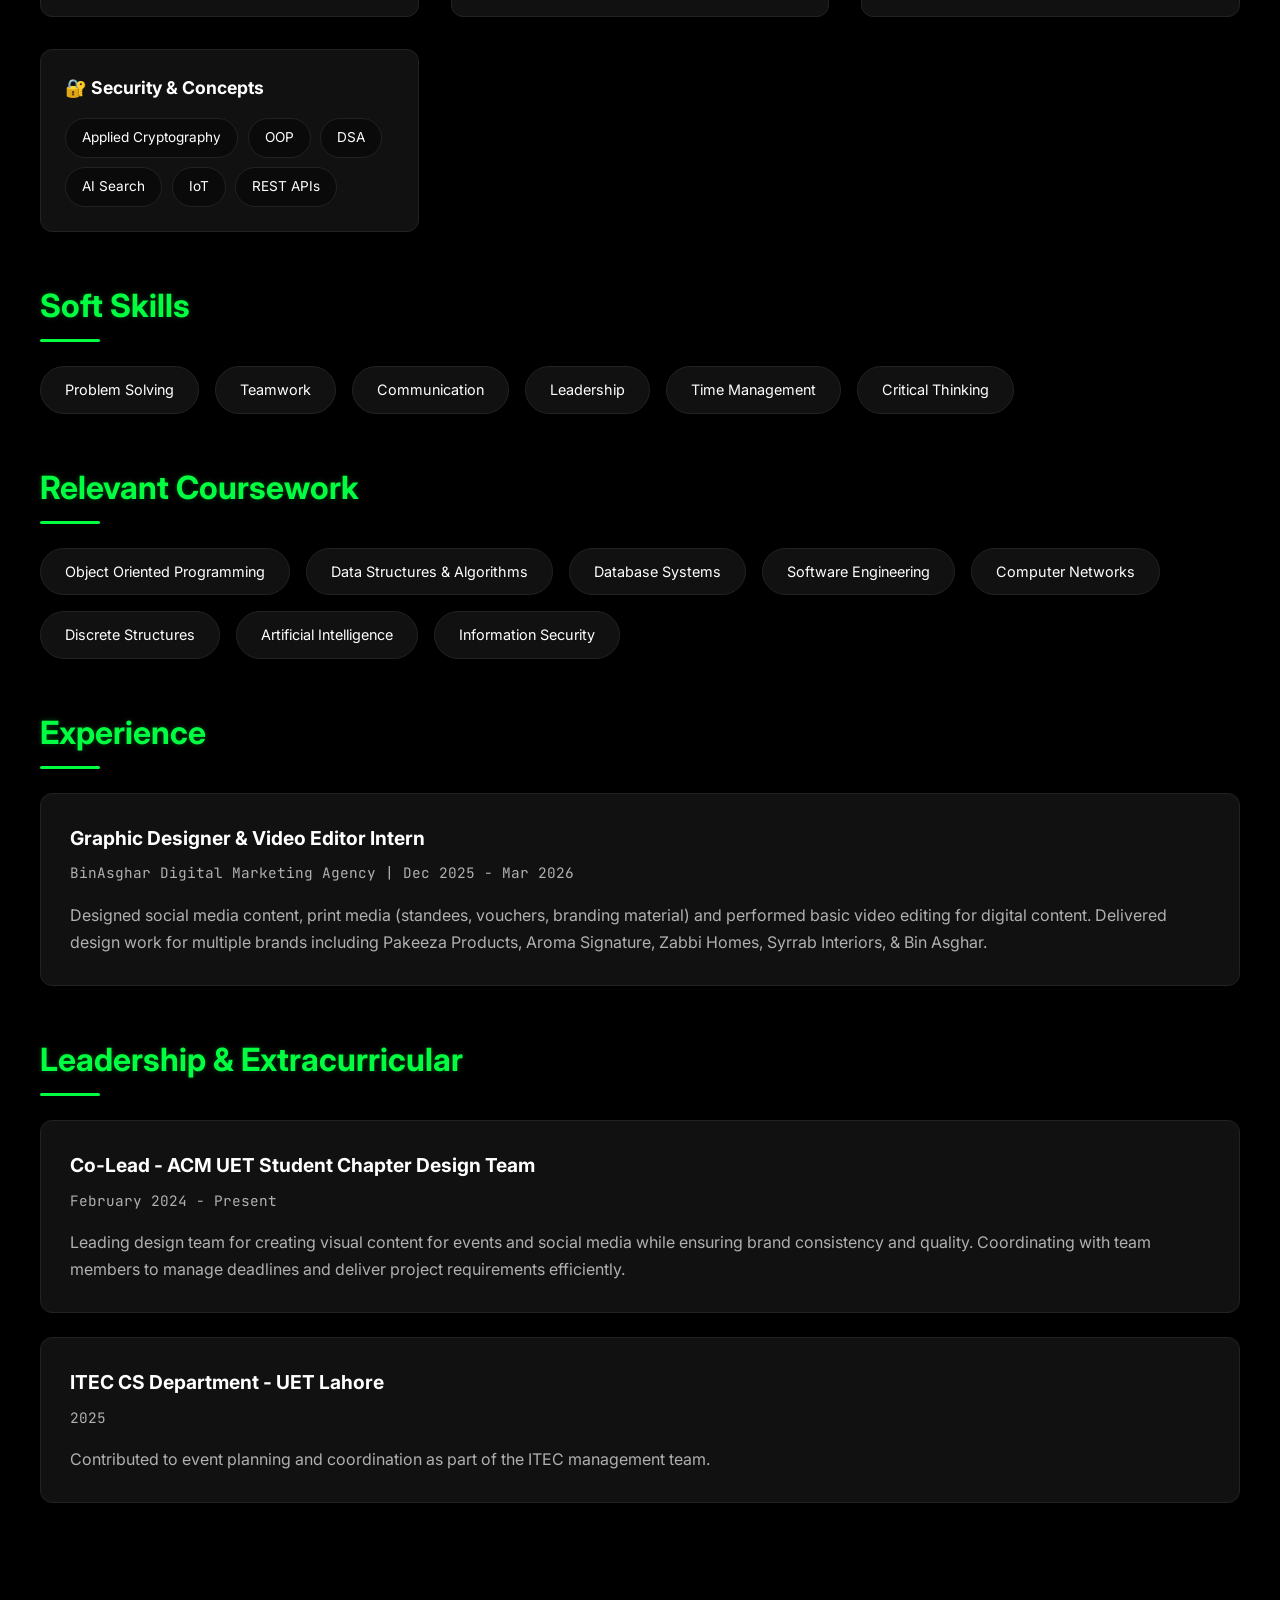
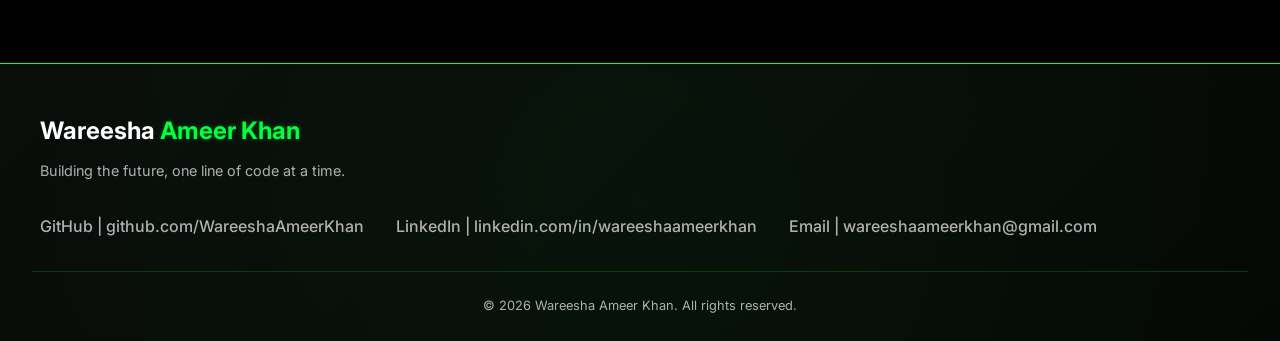
==== commit 2f6959e9: "Updated portfolio changes" ====
--- a/about.html
+++ b/about.html
@@ -183,9 +183,9 @@
                 <p>Building the future, one line of code at a time.</p>
             </div>
             <div class="footer-neon-links">
-                <a href="https://github.com/WareeshaAmeerKhan" target="_blank" class="neon-link">GitHub</a>
-                <a href="https://www.linkedin.com/in/wareeshaameerkhan/" class="neon-link">LinkedIn</a>
-                <a href="mailto:wareeshaameerkhan@gmail.com" class="neon-link">Email</a>
+                <a href="https://github.com/WareeshaAmeerKhan" target="_blank" class="neon-link">GitHub | github.com/WareeshaAmeerKhan</a>
+                <a href="https://www.linkedin.com/in/wareeshaameerkhan" target="_blank" class="neon-link">LinkedIn | linkedin.com/in/wareeshaameerkhan</a>
+                <a href="mailto:wareeshaameerkhan@gmail.com" class="neon-link">Email | wareeshaameerkhan@gmail.com</a>
             </div>
         </div>
         <div class="footer-neon-bottom">
--- a/css/style.css
+++ b/css/style.css
@@ -305,6 +305,37 @@
     border: 2px solid var(--accent-primary);
     color: var(--accent-primary);
     background: transparent;
+}
+
+.btn-download {
+    background: transparent;
+    color: var(--accent-primary);
+    border: 2px solid var(--accent-primary);
+    position: relative;
+    overflow: hidden;
+    transition: all 0.3s ease;
+}
+
+.btn-download:hover {
+    background: var(--accent-primary);
+    color: #000000;
+    transform: translateY(-3px);
+    box-shadow: 0 0 20px var(--accent-primary);
+}
+
+.btn-download::before {
+    content: '';
+    position: absolute;
+    top: 0;
+    left: -100%;
+    width: 100%;
+    height: 100%;
+    background: linear-gradient(90deg, transparent, rgba(255, 255, 255, 0.2), transparent);
+    transition: left 0.5s ease;
+}
+
+.btn-download:hover::before {
+    left: 100%;
 }
 
 .btn-outline:hover {
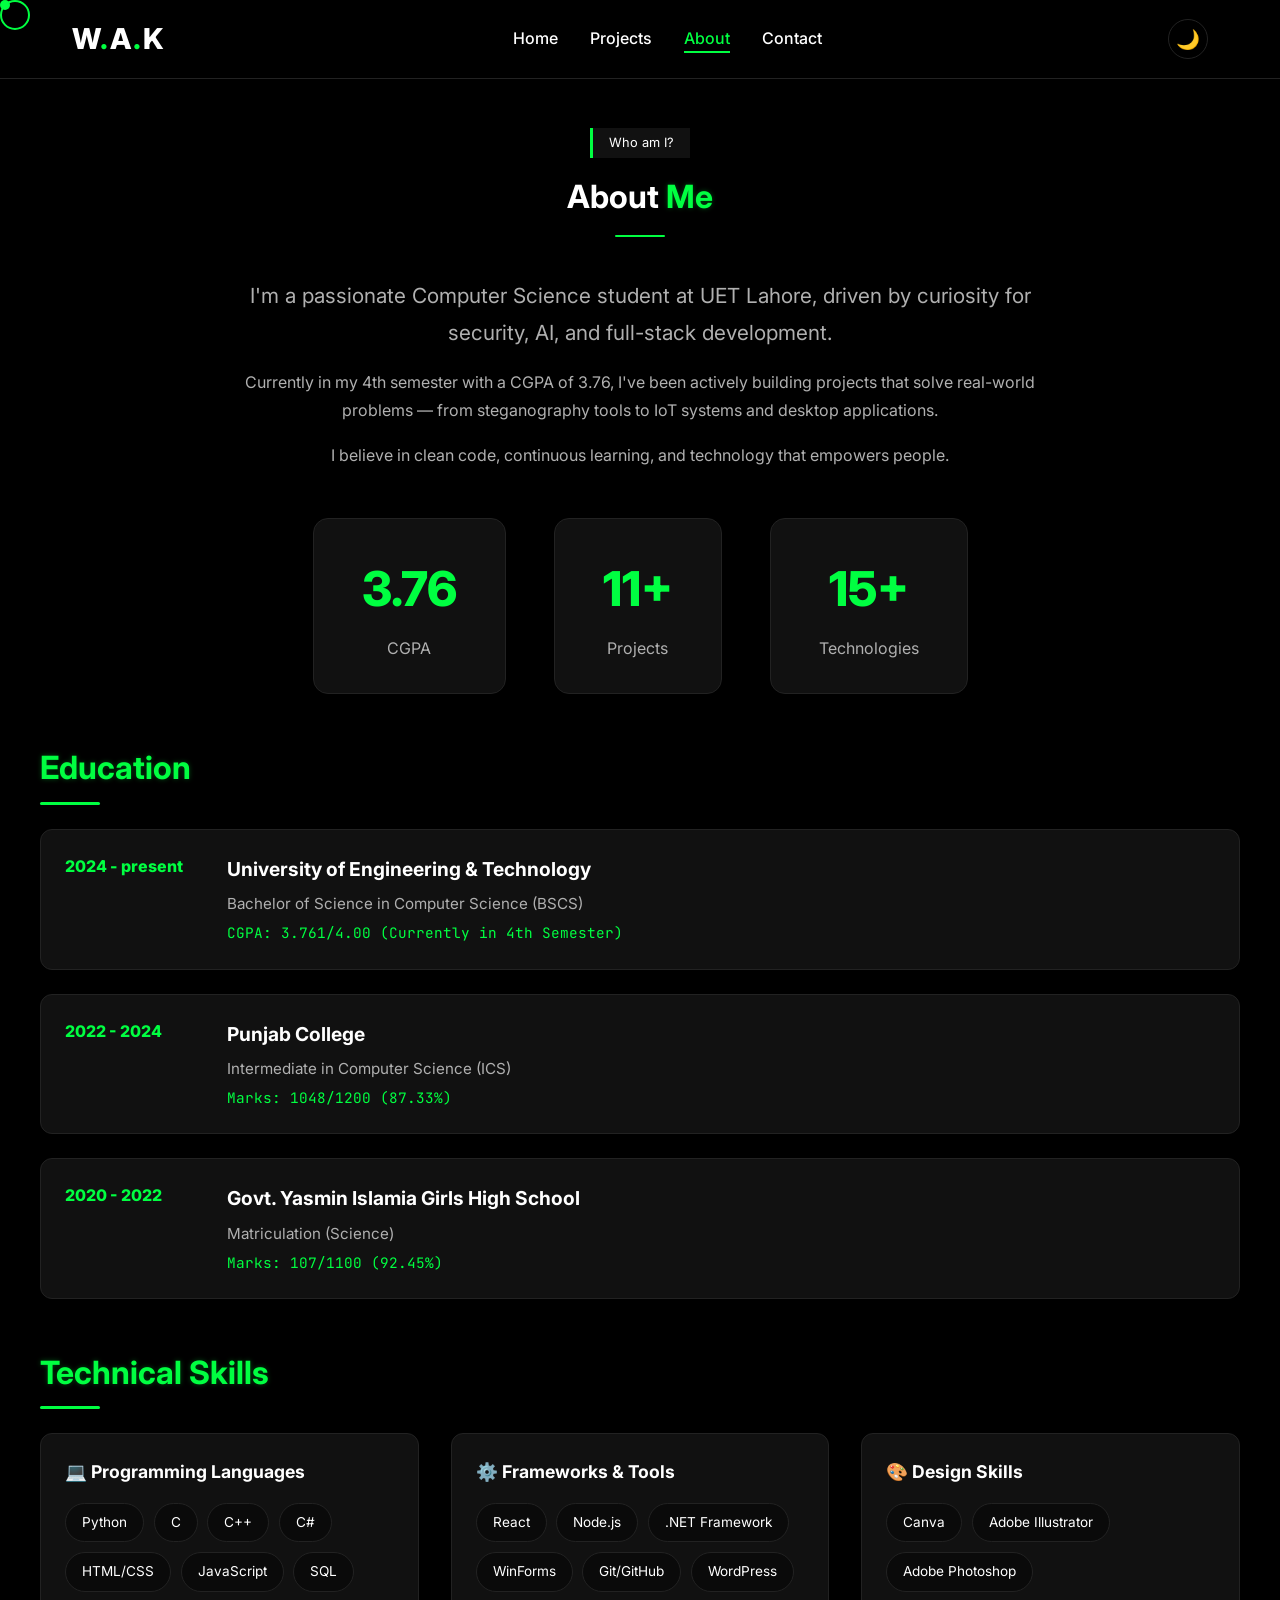
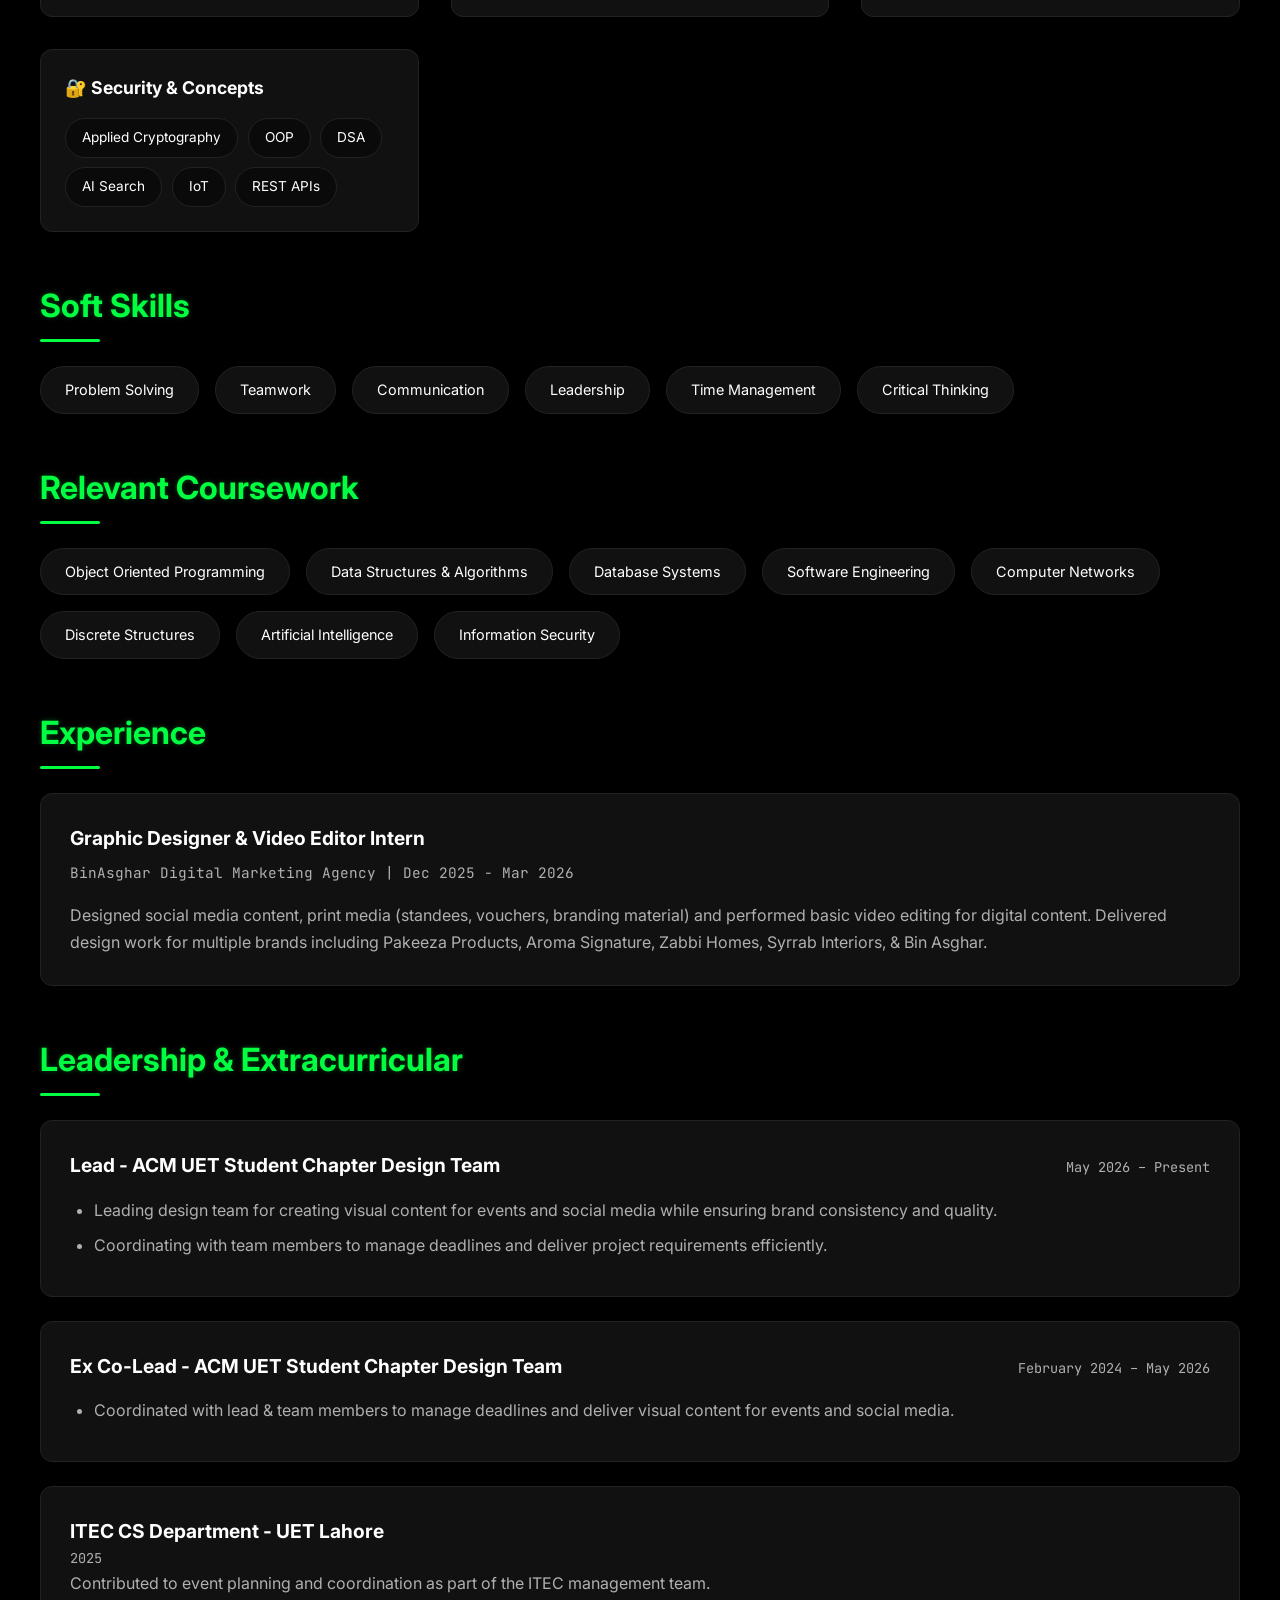
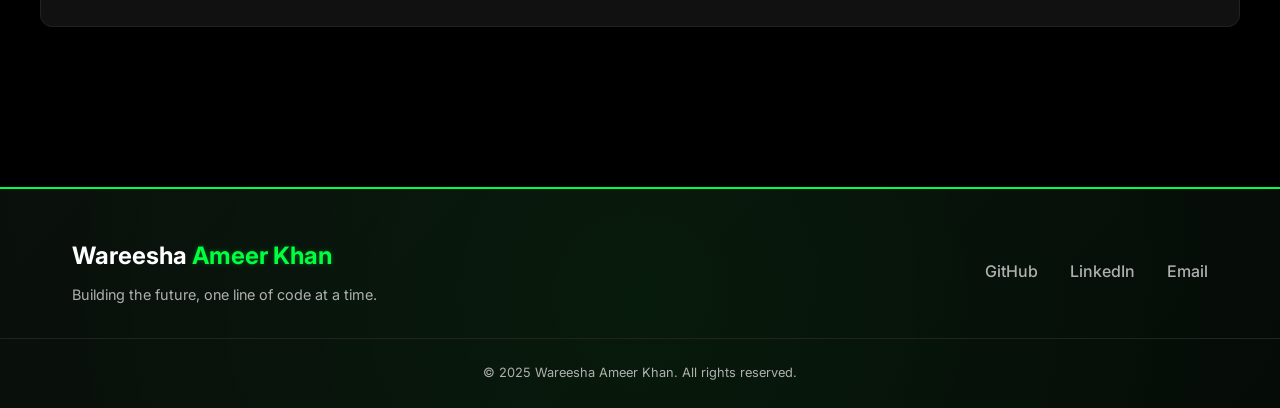
==== commit 34d6c331: "Updated portfolio changes" ====
--- a/about.html
+++ b/about.html
@@ -159,14 +159,35 @@
                 </div>
             </div>
 
+            <!-- Updated Leadership Section -->
             <div class="leadership-section">
                 <h2><span class="neon-text">Leadership & Extracurricular</span></h2>
                 <div class="underline left"></div>
+                
+                <!-- Current Role - Lead -->
                 <div class="leadership-card">
-                    <h3>Co-Lead - ACM UET Student Chapter Design Team</h3>
-                    <p class="leadership-date">February 2024 - Present</p>
-                    <p>Leading design team for creating visual content for events and social media while ensuring brand consistency and quality. Coordinating with team members to manage deadlines and deliver project requirements efficiently.</p>
-                </div>
+                    <div class="leadership-header">
+                        <h3>Lead - ACM UET Student Chapter Design Team</h3>
+                        <p class="leadership-date">May 2026 – Present</p>
+                    </div>
+                    <ul class="leadership-list">
+                        <li>Leading design team for creating visual content for events and social media while ensuring brand consistency and quality.</li>
+                        <li>Coordinating with team members to manage deadlines and deliver project requirements efficiently.</li>
+                    </ul>
+                </div>
+                
+                <!-- Previous Role - Ex Co-Lead -->
+                <div class="leadership-card">
+                    <div class="leadership-header">
+                        <h3>Ex Co-Lead - ACM UET Student Chapter Design Team</h3>
+                        <p class="leadership-date">February 2024 – May 2026</p>
+                    </div>
+                    <ul class="leadership-list">
+                        <li>Coordinated with lead & team members to manage deadlines and deliver visual content for events and social media.</li>
+                    </ul>
+                </div>
+                
+                <!-- ITEC Role -->
                 <div class="leadership-card">
                     <h3>ITEC CS Department - UET Lahore</h3>
                     <p class="leadership-date">2025</p>
@@ -183,13 +204,13 @@
                 <p>Building the future, one line of code at a time.</p>
             </div>
             <div class="footer-neon-links">
-                <a href="https://github.com/WareeshaAmeerKhan" target="_blank" class="neon-link">GitHub | github.com/WareeshaAmeerKhan</a>
-                <a href="https://www.linkedin.com/in/wareeshaameerkhan" target="_blank" class="neon-link">LinkedIn | linkedin.com/in/wareeshaameerkhan</a>
-                <a href="mailto:wareeshaameerkhan@gmail.com" class="neon-link">Email | wareeshaameerkhan@gmail.com</a>
+                <a href="https://github.com/WareeshaAmeerKhan" target="_blank" class="neon-link">GitHub</a>
+                <a href="#" class="neon-link">LinkedIn</a>
+                <a href="mailto:wareesha@example.com" class="neon-link">Email</a>
             </div>
         </div>
         <div class="footer-neon-bottom">
-            <p>© 2026 Wareesha Ameer Khan. All rights reserved.</p>
+            <p>© 2025 Wareesha Ameer Khan. All rights reserved.</p>
         </div>
         <div class="footer-glow"></div>
     </footer>
--- a/css/style.css
+++ b/css/style.css
@@ -41,11 +41,33 @@
     color: var(--text-primary);
     line-height: 1.6;
     transition: background 0.3s ease, color 0.3s ease;
-    cursor: none;
     overflow-x: hidden;
 }
 
-/* Custom Cursor */
+/* Force hide custom cursor on all touch devices */
+@media (max-width: 768px), (pointer: coarse), (hover: none) {
+    .cursor, 
+    .cursor-follower,
+    .cursor *,
+    .cursor-follower * {
+        display: none !important;
+        opacity: 0 !important;
+        visibility: hidden !important;
+        width: 0 !important;
+        height: 0 !important;
+        background: transparent !important;
+    }
+    
+    body {
+        cursor: auto !important;
+    }
+    
+    a, button, .btn, .btn-details, .nav-links a {
+        cursor: pointer !important;
+    }
+}
+
+/* Custom Cursor - Desktop only */
 .cursor {
     width: 10px;
     height: 10px;
@@ -276,6 +298,7 @@
     display: flex;
     gap: 1rem;
     justify-content: center;
+    flex-wrap: wrap;
 }
 
 .btn {
@@ -307,6 +330,12 @@
     background: transparent;
 }
 
+.btn-outline:hover {
+    background: var(--accent-primary);
+    color: #000000;
+    transform: translateY(-3px);
+}
+
 .btn-download {
     background: transparent;
     color: var(--accent-primary);
@@ -336,12 +365,6 @@
 
 .btn-download:hover::before {
     left: 100%;
-}
-
-.btn-outline:hover {
-    background: var(--accent-primary);
-    color: #000000;
-    transform: translateY(-3px);
 }
 
 .hero-stats {
@@ -710,14 +733,25 @@
     100% { transform: translateX(-100%); }
 }
 
-/* Neon Footer */
+/* Footer Styles - With Light Mode Support */
 .footer-neon {
     position: relative;
+    margin-top: 3rem;
+    border-top: 2px solid var(--accent-primary);
+    overflow: hidden;
+    width: 100%;
+    padding: 0;
+    transition: background 0.3s ease;
+}
+
+/* Dark mode specific footer gradient */
+:root .footer-neon {
     background: linear-gradient(135deg, #0a0a0a 0%, #050505 100%);
-    padding: 3rem 2rem 1.5rem;
-    margin-top: 3rem;
-    border-top: 1px solid var(--accent-primary);
-    overflow: hidden;
+}
+
+/* Light mode specific footer gradient */
+.light-mode .footer-neon {
+    background: linear-gradient(135deg, #e8e8e8 0%, #f5f5f5 100%);
 }
 
 .footer-glow {
@@ -726,13 +760,18 @@
     left: -50%;
     width: 200%;
     height: 200%;
-    background: radial-gradient(circle, rgba(0, 255, 65, 0.05) 0%, transparent 70%);
+    background: radial-gradient(circle, rgba(0, 255, 65, 0.08) 0%, transparent 70%);
     animation: footerPulse 4s ease-in-out infinite;
+    pointer-events: none;
+}
+
+.light-mode .footer-glow {
+    background: radial-gradient(circle, rgba(0, 143, 28, 0.1) 0%, transparent 70%);
 }
 
 @keyframes footerPulse {
-    0%, 100% { opacity: 0.3; }
-    50% { opacity: 0.6; }
+    0%, 100% { opacity: 0.3; transform: scale(1); }
+    50% { opacity: 0.6; transform: scale(1.05); }
 }
 
 .footer-neon-content {
@@ -745,12 +784,17 @@
     align-items: center;
     flex-wrap: wrap;
     gap: 2rem;
-    margin-bottom: 2rem;
+    padding: 3rem 2rem 2rem;
+}
+
+.footer-brand {
+    text-align: left;
 }
 
 .footer-brand h2 {
     font-size: 1.5rem;
     margin-bottom: 0.5rem;
+    color: var(--text-primary);
 }
 
 .footer-brand p {
@@ -761,6 +805,7 @@
 .footer-neon-links {
     display: flex;
     gap: 2rem;
+    align-items: center;
 }
 
 .neon-link {
@@ -769,12 +814,14 @@
     font-weight: 500;
     transition: all 0.3s ease;
     position: relative;
+    font-size: 1rem;
+    padding: 0.5rem 0;
 }
 
 .neon-link::before {
     content: '';
     position: absolute;
-    bottom: -5px;
+    bottom: 0;
     left: 0;
     width: 0%;
     height: 2px;
@@ -795,13 +842,14 @@
     position: relative;
     z-index: 1;
     text-align: center;
-    padding-top: 1.5rem;
-    border-top: 1px solid rgba(0, 255, 65, 0.2);
+    padding: 1.5rem 2rem;
+    border-top: 1px solid var(--border-color);
     color: var(--text-secondary);
     font-size: 0.8rem;
-}
-
-/* Hide footer links on contact page */
+    background: transparent;
+}
+
+/* Hide footer links on contact page only */
 body.contact-page-body .footer-neon-links {
     display: none;
 }
@@ -809,6 +857,10 @@
 body.contact-page-body .footer-brand {
     text-align: center;
     width: 100%;
+}
+
+body.contact-page-body .footer-neon-content {
+    justify-content: center;
 }
 
 /* Modal */
@@ -1189,7 +1241,46 @@
     transform: translateY(-3px);
 }
 
-.experience-card,
+.experience-card {
+    background: var(--bg-elevated);
+    padding: 1.8rem;
+    border-radius: 12px;
+    margin-bottom: 1.5rem;
+    border: 1px solid var(--border-color);
+    transition: all 0.3s ease;
+    opacity: 0;
+    transform: translateY(30px);
+    transition: opacity 0.6s ease, transform 0.6s ease;
+}
+
+.experience-card.reveal-active {
+    opacity: 1;
+    transform: translateY(0);
+}
+
+.experience-card:hover {
+    border-color: var(--accent-primary);
+    transform: translateX(10px);
+}
+
+.experience-card h3 {
+    margin-bottom: 0.5rem;
+    font-size: 1.2rem;
+}
+
+.exp-date {
+    color: var(--accent-primary);
+    font-size: 0.9rem;
+    margin-bottom: 1rem;
+    font-family: 'JetBrains Mono', monospace;
+}
+
+.experience-card p {
+    color: var(--text-secondary);
+    line-height: 1.7;
+}
+
+/* Leadership Section Styles */
 .leadership-card {
     background: var(--bg-elevated);
     padding: 1.8rem;
@@ -1202,33 +1293,47 @@
     transition: opacity 0.6s ease, transform 0.6s ease;
 }
 
-.experience-card.reveal-active,
 .leadership-card.reveal-active {
     opacity: 1;
     transform: translateY(0);
 }
 
-.experience-card:hover,
 .leadership-card:hover {
     border-color: var(--accent-primary);
     transform: translateX(10px);
 }
 
-.experience-card h3,
+.leadership-header {
+    display: flex;
+    justify-content: space-between;
+    align-items: baseline;
+    flex-wrap: wrap;
+    gap: 0.5rem;
+    margin-bottom: 1rem;
+}
+
 .leadership-card h3 {
+    margin-bottom: 0;
+    font-size: 1.2rem;
+    color: var(--text-primary);
+}
+
+.leadership-date {
+    color: var(--accent-primary);
+    font-size: 0.85rem;
+    font-family: 'JetBrains Mono', monospace;
+}
+
+.leadership-list {
+    margin-left: 1.5rem;
+    color: var(--text-secondary);
+    line-height: 1.7;
+}
+
+.leadership-list li {
     margin-bottom: 0.5rem;
-    font-size: 1.2rem;
-}
-
-.exp-date,
-.leadership-date {
-    color: var(--accent-primary);
-    font-size: 0.9rem;
-    margin-bottom: 1rem;
-    font-family: 'JetBrains Mono', monospace;
-}
-
-.experience-card p,
+}
+
 .leadership-card p {
     color: var(--text-secondary);
     line-height: 1.7;
@@ -1248,6 +1353,7 @@
 .experience-card:nth-child(1) { transition-delay: 0.1s; }
 .leadership-card:nth-child(1) { transition-delay: 0.1s; }
 .leadership-card:nth-child(2) { transition-delay: 0.2s; }
+.leadership-card:nth-child(3) { transition-delay: 0.3s; }
 
 /* Page Transitions */
 body {
@@ -1286,8 +1392,12 @@
     margin: 0 auto;
 }
 
-/* Responsive */
+/* ==================== */
+/* MOBILE RESPONSIVENESS */
+/* ==================== */
+
 @media (max-width: 768px) {
+    /* Navbar */
     .hamburger {
         display: flex;
     }
@@ -1301,90 +1411,464 @@
         background: var(--bg-primary);
         flex-direction: column;
         align-items: center;
-        justify-content: center;
+        justify-content: flex-start;
+        padding-top: 2rem;
         transition: left 0.3s ease;
-        gap: 2rem;
+        gap: 1.5rem;
+        z-index: 999;
     }
     
     .nav-links.active {
         left: 0;
     }
     
+    .nav-container {
+        padding: 0.8rem 1.5rem;
+    }
+    
+    .logo a {
+        font-size: 1.5rem;
+    }
+    
+    /* Hero Section */
+    .hero {
+        padding: 5rem 1rem 3rem;
+        min-height: auto;
+    }
+    
     .neon-name {
         font-size: 2rem;
     }
     
-    .hero h1 {
-        font-size: 2.5rem;
-    }
-    
-    .projects-grid {
-        grid-template-columns: 1fr;
-    }
-    
-    .about-preview-grid {
-        grid-template-columns: 1fr;
+    .typed-wrapper {
+        font-size: 1rem;
+    }
+    
+    .hero-desc {
+        font-size: 0.9rem;
+        padding: 0 1rem;
+    }
+    
+    .hero-buttons {
+        flex-direction: column;
+        gap: 0.8rem;
+        width: 100%;
+        max-width: 250px;
+        margin: 0 auto;
+    }
+    
+    .btn {
+        padding: 0.6rem 1rem;
+        font-size: 0.9rem;
         text-align: center;
     }
     
-    .about-preview-stats {
+    .hero-stats {
+        flex-direction: row;
+        gap: 1.5rem;
+        margin-top: 2rem;
+        flex-wrap: wrap;
         justify-content: center;
     }
     
-    .footer-neon-content {
-        flex-direction: column;
-        text-align: center;
-    }
-    
-    .hero-stats {
-        flex-direction: column;
-        gap: 1rem;
-    }
-    
-    .timeline-item {
-        flex-direction: column;
-        gap: 0.5rem;
-    }
-    
-    .timeline-year {
-        min-width: auto;
-    }
-    
-    .about-stats-grid {
-        gap: 1rem;
-    }
-    
-    .stat-card-large {
-        padding: 1rem 1.5rem;
-        min-width: 100px;
-    }
-    
-    .stat-number-large {
-        font-size: 2rem;
-    }
-    
-    .skills-showcase {
-        grid-template-columns: 1fr;
-        gap: 1.5rem;
-    }
-    
-    .skills-preview {
-        padding: 3rem 1.5rem;
-        min-height: auto;
-    }
-    
-    .exp-preview-grid {
-        grid-template-columns: 1fr;
-    }
-    
+    .stat-number {
+        font-size: 1.8rem;
+    }
+    
+    .stat-label {
+        font-size: 0.75rem;
+    }
+    
+    /* Sections */
     .featured,
     .about-preview,
     .skills-preview,
     .experience-preview {
-        padding: 3rem 1.5rem;
+        padding: 2.5rem 1rem;
+    }
+    
+    .section-header h2 {
+        font-size: 1.5rem;
+    }
+    
+    .section-tag {
+        font-size: 0.7rem;
+    }
+    
+    /* Projects Grid */
+    .projects-grid {
+        grid-template-columns: 1fr;
+        gap: 1rem;
     }
     
     .project-card {
-        height: 280px;
+        height: auto;
+        min-height: 260px;
+    }
+    
+    .card-front {
+        padding: 1rem;
+    }
+    
+    .card-icon {
+        font-size: 1.5rem;
+    }
+    
+    .project-card h3 {
+        font-size: 1rem;
+    }
+    
+    .card-tech {
+        font-size: 0.6rem;
+    }
+    
+    .card-desc {
+        font-size: 0.75rem;
+    }
+    
+    /* About Preview */
+    .about-preview-grid {
+        grid-template-columns: 1fr;
+        text-align: center;
+        gap: 1.5rem;
+    }
+    
+    .about-preview-stats {
+        justify-content: center;
+        gap: 1.5rem;
+    }
+    
+    .circle-value {
+        font-size: 1.5rem;
+    }
+    
+    .about-intro-preview {
+        font-size: 0.95rem;
+    }
+    
+    .about-preview-content p {
+        font-size: 0.85rem;
+    }
+    
+    /* Skills Preview */
+    .skills-showcase {
+        grid-template-columns: 1fr;
+        gap: 1rem;
+    }
+    
+    .skill-group {
+        padding: 1rem;
+    }
+    
+    .skill-group h3 {
+        font-size: 0.9rem;
+    }
+    
+    .skill-pills span {
+        padding: 0.3rem 0.7rem;
+        font-size: 0.7rem;
+    }
+    
+    /* Experience Preview */
+    .exp-preview-grid {
+        grid-template-columns: 1fr;
+        gap: 1rem;
+    }
+    
+    .exp-card {
+        padding: 1rem;
+    }
+    
+    .exp-card h3 {
+        font-size: 0.95rem;
+    }
+    
+    .exp-company {
+        font-size: 0.75rem;
+    }
+    
+    .exp-card p {
+        font-size: 0.8rem;
+    }
+    
+    /* Skills Marquee */
+    .skills-marquee {
+        padding: 1rem 0;
+    }
+    
+    .marquee-content {
+        font-size: 0.7rem;
+    }
+    
+    /* Footer Mobile */
+    .footer-neon {
+        margin-top: 2rem;
+    }
+    
+    .footer-neon-content {
+        flex-direction: column;
+        text-align: center;
+        gap: 1.5rem;
+        padding: 2rem 1.5rem 1.5rem;
+    }
+    
+    .footer-brand {
+        text-align: center;
+        width: 100%;
+    }
+    
+    .footer-brand h2 {
+        font-size: 1.2rem;
+    }
+    
+    .footer-brand p {
+        font-size: 0.75rem;
+    }
+    
+    .footer-neon-links {
+        justify-content: center;
+        gap: 1.5rem;
+        width: 100%;
+        flex-wrap: wrap;
+    }
+    
+    .neon-link {
+        font-size: 0.85rem;
+        padding: 0.4rem 0;
+    }
+    
+    .footer-neon-bottom {
+        padding: 1rem 1.5rem;
+    }
+    
+    .footer-neon-bottom p {
+        font-size: 0.7rem;
+    }
+    
+    /* Modal on Mobile */
+    .modal-content {
+        width: 95%;
+        margin: 1rem;
+    }
+    
+    .modal-body {
+        padding: 1rem;
+    }
+    
+    .modal-body h2 {
+        font-size: 1.2rem;
+    }
+    
+    .modal-tech span {
+        font-size: 0.7rem;
+        padding: 0.2rem 0.6rem;
+    }
+    
+    .modal-role {
+        font-size: 0.8rem;
+    }
+    
+    /* About Page Mobile */
+    .about-page {
+        padding: 6rem 1rem 2rem;
+    }
+    
+    .about-intro {
+        font-size: 1rem;
+    }
+    
+    .about-intro-box p {
+        font-size: 0.85rem;
+    }
+    
+    .about-stats-grid {
+        gap: 1rem;
+    }
+    
+    .stat-card-large {
+        padding: 1rem;
+        min-width: 80px;
+    }
+    
+    .stat-number-large {
+        font-size: 1.5rem;
+    }
+    
+    .stat-label-large {
+        font-size: 0.7rem;
+    }
+    
+    .timeline-item {
+        flex-direction: column;
+        gap: 0.5rem;
+        padding: 1rem;
+    }
+    
+    .timeline-year {
+        min-width: auto;
+        font-size: 0.85rem;
+    }
+    
+    .timeline-content h3 {
+        font-size: 0.95rem;
+    }
+    
+    .timeline-detail,
+    .timeline-grade {
+        font-size: 0.75rem;
+    }
+    
+    .skill-category {
+        padding: 1rem;
+    }
+    
+    .skill-category h3 {
+        font-size: 0.9rem;
+    }
+    
+    .skill-tags span {
+        padding: 0.3rem 0.7rem;
+        font-size: 0.7rem;
+    }
+    
+    .soft-skills-grid span,
+    .coursework-grid span {
+        padding: 0.4rem 1rem;
+        font-size: 0.75rem;
+    }
+    
+    .experience-card,
+    .leadership-card {
+        padding: 1rem;
+    }
+    
+    .experience-card h3,
+    .leadership-card h3 {
+        font-size: 0.95rem;
+    }
+    
+    .exp-date,
+    .leadership-date {
+        font-size: 0.7rem;
+    }
+    
+    .experience-card p,
+    .leadership-card p,
+    .leadership-list li {
+        font-size: 0.8rem;
+    }
+    
+    .leadership-header {
+        flex-direction: column;
+        gap: 0.3rem;
+    }
+    
+    .leadership-list {
+        margin-left: 1rem;
+    }
+    
+    /* Projects Page Mobile */
+    .projects-page {
+        padding: 6rem 1rem 2rem;
+    }
+    
+    /* Contact Page Mobile */
+    .contact-page {
+        padding: 6rem 1rem 2rem;
+    }
+    
+    .linktree-item {
+        padding: 1rem;
+    }
+    
+    .linktree-icon {
+        font-size: 1.5rem;
+    }
+    
+    .linktree-info h3 {
+        font-size: 0.9rem;
+    }
+    
+    .linktree-info p {
+        font-size: 0.7rem;
+    }
+    
+    .linktree-arrow {
+        font-size: 1rem;
+    }
+}
+
+/* Small phones (max-width: 480px) */
+@media (max-width: 480px) {
+    .neon-name {
+        font-size: 1.6rem;
+    }
+    
+    .hero-stats {
+        gap: 1rem;
+    }
+    
+    .stat-number {
+        font-size: 1.4rem;
+    }
+    
+    .section-header h2 {
+        font-size: 1.3rem;
+    }
+    
+    .project-card {
+        min-height: 240px;
+    }
+    
+    .btn {
+        padding: 0.5rem 0.8rem;
+        font-size: 0.85rem;
+    }
+    
+    /* Footer Small Phones */
+    .footer-neon-content {
+        padding: 1.5rem 1rem 1rem;
+        gap: 1rem;
+    }
+    
+    .footer-neon-links {
+        gap: 1rem;
+    }
+    
+    .neon-link {
+        font-size: 0.75rem;
+    }
+    
+    .footer-brand h2 {
+        font-size: 1rem;
+    }
+    
+    .footer-brand p {
+        font-size: 0.65rem;
+    }
+    
+    .footer-neon-bottom {
+        padding: 0.8rem 1rem;
+    }
+    
+    .footer-neon-bottom p {
+        font-size: 0.6rem;
+    }
+    
+    /* Leadership Small Phones */
+    .leadership-card {
+        padding: 0.8rem;
+    }
+    
+    .leadership-card h3 {
+        font-size: 0.85rem;
+    }
+    
+    .leadership-date {
+        font-size: 0.6rem;
+    }
+    
+    .leadership-list li {
+        font-size: 0.75rem;
     }
 }
